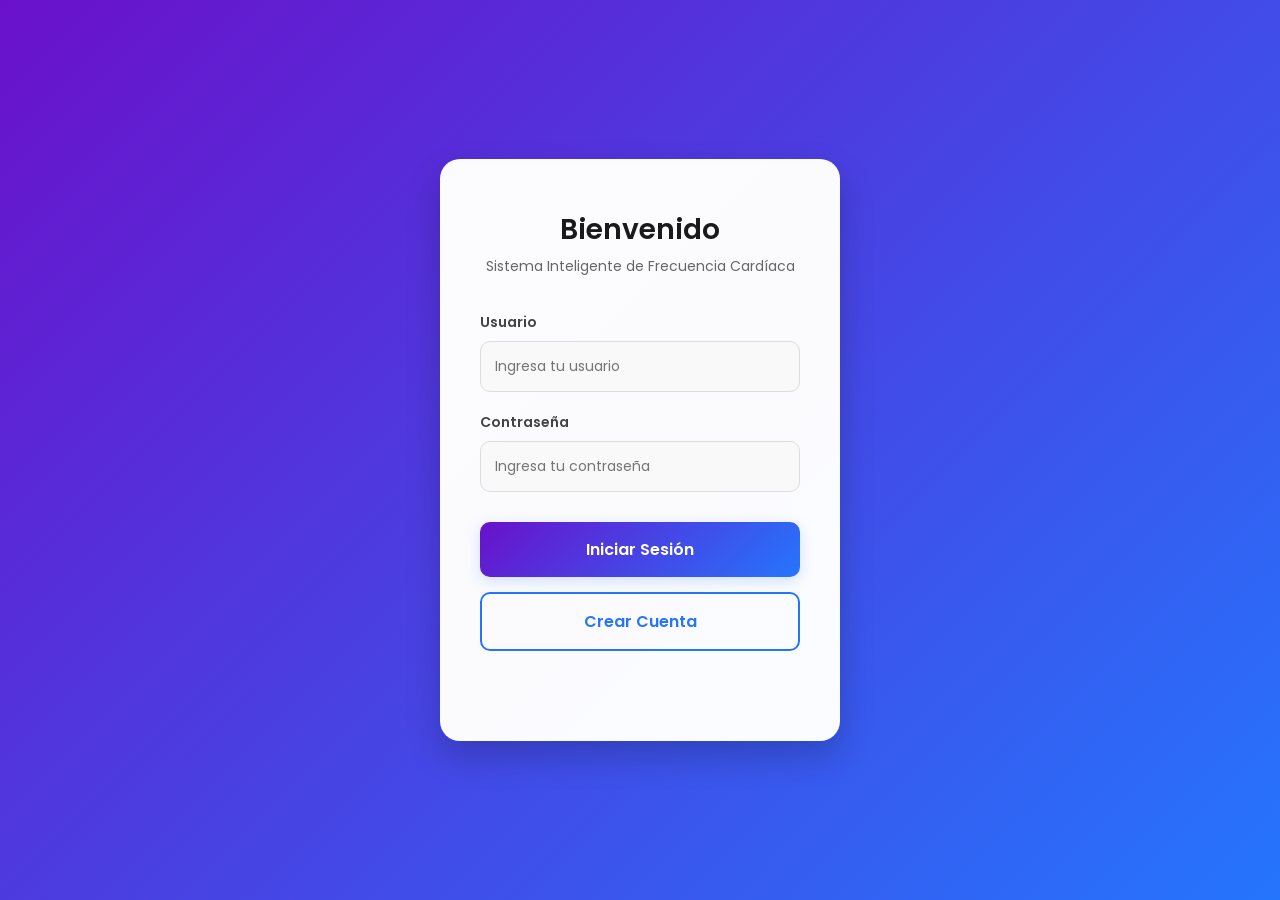
==== Frontend/HTML/login.html @ 4cf7467f "Implementación Frontend Se crea el Login, con html, js y css" ====
<!DOCTYPE html>
<html lang="es">
<head>
    <meta charset="UTF-8">
    <meta name="viewport" content="width=device-width, initial-scale=1.0">
    <title>Inicio de Sesión - Frecuencia Cardíaca</title>
    <link href="https://fonts.googleapis.com/css2?family=Poppins:wght@300;400;600&display=swap" rel="stylesheet">
    <!-- Sale de la carpeta HTML y entra a CSS -->
    <link rel="stylesheet" href="../CSS/login.css">
</head>
<body>

    <div class="login-container">
        <div class="login-header">
            <h2>Bienvenido</h2>
            <p>Sistema Inteligente de Frecuencia Cardíaca</p>
        </div>
        
        <form id="formularioLogin">
            <div class="form-group">
                <label for="username">Usuario</label>
                <input type="text" id="username" placeholder="Ingresa tu usuario" required>
            </div>
            
            <div class="form-group">
                <label for="password">Contraseña</label>
                <input type="password" id="password" placeholder="Ingresa tu contraseña" required>
            </div>
            
            <div class="botones">
                <button type="submit" class="btn-primario">Iniciar Sesión</button>
                <!-- Los HTML están juntos en la misma carpeta, se llaman directo -->
                <button type="button" class="btn-secundario" onclick="window.location.href='registro.html'">Crear Cuenta</button>
            </div>
        </form>

        <div id="mensaje"></div>
    </div>

    <!-- Sale de la carpeta HTML y entra a Js -->
    <script src="../Js/login.js"></script>
</body>
</html>
---- Frontend/CSS/login.css ----
/* login.css - Estilos exclusivos para la pantalla de inicio de sesión */
* { 
    margin: 0; 
    padding: 0; 
    box-sizing: border-box; 
}

body {
    font-family: 'Poppins', sans-serif;
    background: linear-gradient(135deg, #6a11cb 0%, #2575fc 100%);
    height: 100vh;
    display: flex;
    justify-content: center;
    align-items: center;
}

/* Tarjeta flotante central del login */
.login-container {
    background-color: rgba(255, 255, 255, 0.98);
    padding: 50px 40px;
    border-radius: 20px;
    box-shadow: 0 15px 35px rgba(0, 0, 0, 0.2);
    width: 100%;
    max-width: 400px;
}

.login-header {
    text-align: center;
    margin-bottom: 35px;
}

.login-header h2 {
    color: #1a1a1a;
    font-size: 28px;
    font-weight: 600;
    margin-bottom: 5px;
}

.login-header p {
    color: #666;
    font-size: 14px;
}

/* Campos de formulario específicos */
.form-group {
    margin-bottom: 20px;
    display: flex;
    flex-direction: column;
}

.form-group label {
    font-size: 14px;
    color: #444;
    margin-bottom: 8px;
    font-weight: 600;
}

.form-group input {
    padding: 14px;
    border: 1px solid #ddd;
    border-radius: 10px;
    font-size: 14px;
    font-family: 'Poppins', sans-serif;
    background-color: #f9f9f9;
    transition: all 0.3s ease;
}

.form-group input:focus {
    outline: none;
    border-color: #2575fc;
    background-color: #ffffff;
    box-shadow: 0 0 0 4px rgba(37, 117, 252, 0.1);
}

/* Botones del login */
.botones {
    margin-top: 30px;
    display: flex;
    flex-direction: column;
    gap: 15px;
}

.btn-primario {
    background: linear-gradient(135deg, #6a11cb 0%, #2575fc 100%);
    color: white;
    border: none;
    padding: 15px;
    border-radius: 10px;
    font-size: 16px;
    font-weight: 600;
    font-family: 'Poppins', sans-serif;
    cursor: pointer;
    width: 100%;
    box-shadow: 0 4px 15px rgba(37, 117, 252, 0.2);
    transition: all 0.3s ease;
}

.btn-primario:hover {
    transform: translateY(-2px);
    box-shadow: 0 8px 20px rgba(37, 117, 252, 0.4);
}

.btn-secundario {
    background: transparent;
    color: #2575fc;
    border: 2px solid #2575fc;
    padding: 15px;
    border-radius: 10px;
    font-size: 16px;
    font-weight: 600;
    font-family: 'Poppins', sans-serif;
    cursor: pointer;
    width: 100%;
    transition: all 0.3s ease;
}

.btn-secundario:hover {
    background: rgba(37, 117, 252, 0.05);
}

#mensaje {
    margin-top: 20px;
    text-align: center;
    font-weight: 600;
    font-size: 14px;
    min-height: 20px;
}
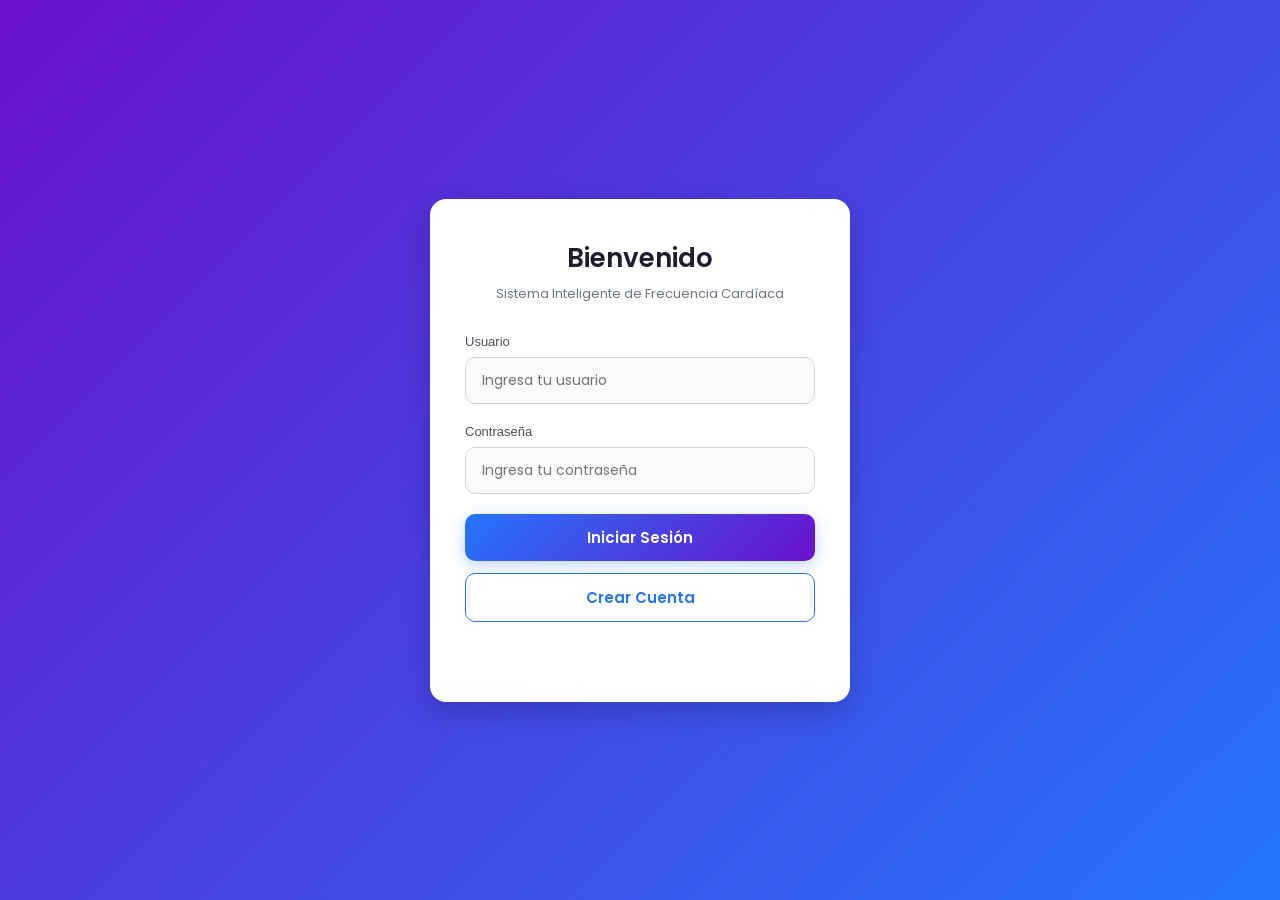
==== commit 8be59386: "Pantalla Registro Se agregan pantalla registro. -css -js -html" ====
--- a/Frontend/HTML/login.html
+++ b/Frontend/HTML/login.html
@@ -5,39 +5,36 @@
     <meta name="viewport" content="width=device-width, initial-scale=1.0">
     <title>Inicio de Sesión - Frecuencia Cardíaca</title>
     <link href="https://fonts.googleapis.com/css2?family=Poppins:wght@300;400;600&display=swap" rel="stylesheet">
-    <!-- Sale de la carpeta HTML y entra a CSS -->
     <link rel="stylesheet" href="../CSS/login.css">
 </head>
 <body>
-
-    <div class="login-container">
-        <div class="login-header">
-            <h2>Bienvenido</h2>
-            <p>Sistema Inteligente de Frecuencia Cardíaca</p>
-        </div>
-        
-        <form id="formularioLogin">
-            <div class="form-group">
-                <label for="username">Usuario</label>
-                <input type="text" id="username" placeholder="Ingresa tu usuario" required>
+    <div class="pantalla-centrada">
+        <div class="tarjeta-glass">
+            <div class="login-header">
+                <h2>Bienvenido</h2>
+                <p>Sistema Inteligente de Frecuencia Cardíaca</p>
             </div>
             
-            <div class="form-group">
-                <label for="password">Contraseña</label>
-                <input type="password" id="password" placeholder="Ingresa tu contraseña" required>
-            </div>
-            
-            <div class="botones">
-                <button type="submit" class="btn-primario">Iniciar Sesión</button>
-                <!-- Los HTML están juntos en la misma carpeta, se llaman directo -->
-                <button type="button" class="btn-secundario" onclick="window.location.href='registro.html'">Crear Cuenta</button>
-            </div>
-        </form>
+            <form id="formularioLogin">
+                <div class="grupo-form">
+                    <label for="username">Usuario</label>
+                    <input type="text" id="username" placeholder="Ingresa tu usuario" required>
+                </div>
+                
+                <div class="grupo-form">
+                    <label for="password">Contraseña</label>
+                    <input type="password" id="password" placeholder="Ingresa tu contraseña" required>
+                </div>
+                
+                <div class="botones">
+                    <button type="submit" class="btn btn-primario">Iniciar Sesión</button>
+                    <button type="button" class="btn btn-secundario" onclick="window.location.href='registro.html'">Crear Cuenta</button>
+                </div>
+            </form>
 
-        <div id="mensaje"></div>
+            <div id="mensaje" class="alerta"></div>
+        </div>
     </div>
-
-    <!-- Sale de la carpeta HTML y entra a Js -->
     <script src="../Js/login.js"></script>
 </body>
 </html>
--- a/Frontend/CSS/login.css
+++ b/Frontend/CSS/login.css
@@ -1,127 +1,122 @@
-/* login.css - Estilos exclusivos para la pantalla de inicio de sesión */
-* { 
-    margin: 0; 
-    padding: 0; 
-    box-sizing: border-box; 
+* {
+    box-sizing: border-box;
+    margin: 0;
+    padding: 0;
+    font-family: 'Poppins', sans-serif;
 }
 
 body {
-    font-family: 'Poppins', sans-serif;
     background: linear-gradient(135deg, #6a11cb 0%, #2575fc 100%);
-    height: 100vh;
+    min-height: 100vh;
     display: flex;
+    align-items: center;
     justify-content: center;
-    align-items: center;
+    padding: 20px;
 }
 
-/* Tarjeta flotante central del login */
-.login-container {
-    background-color: rgba(255, 255, 255, 0.98);
-    padding: 50px 40px;
-    border-radius: 20px;
-    box-shadow: 0 15px 35px rgba(0, 0, 0, 0.2);
+.pantalla-centrada {
     width: 100%;
-    max-width: 400px;
+    max-width: 420px;
+}
+
+.tarjeta-glass {
+    background: #ffffff;
+    padding: 40px 35px;
+    border-radius: 16px;
+    box-shadow: 0 10px 30px rgba(0, 0, 0, 0.2);
 }
 
 .login-header {
     text-align: center;
-    margin-bottom: 35px;
+    margin-bottom: 30px;
 }
 
 .login-header h2 {
-    color: #1a1a1a;
-    font-size: 28px;
+    font-size: 26px;
     font-weight: 600;
-    margin-bottom: 5px;
+    color: #1e1e2f;
+    margin-bottom: 6px;
 }
 
 .login-header p {
-    color: #666;
-    font-size: 14px;
+    font-size: 13px;
+    color: #6c757d;
 }
 
-/* Campos de formulario específicos */
-.form-group {
+.grupo-form {
     margin-bottom: 20px;
+}
+
+.grupo-form label {
+    display: block;
+    font-size: 13px;
+    font-weight: 500;
+    color: #495057;
+    margin-bottom: 8px;
+}
+
+.grupo-form input {
+    width: 100%;
+    padding: 12px 16px;
+    border-radius: 10px;
+    border: 1px solid #d1d5db;
+    background: #f8fafc;
+    font-size: 14px;
+    transition: all 0.2s ease;
+}
+
+.grupo-form input:focus {
+    border-color: #2575fc;
+    outline: none;
+    box-shadow: 0 0 0 3px rgba(37, 117, 252, 0.15);
+    background: #ffffff;
+}
+
+/* Botones */
+.botones {
+    margin-top: 10px;
     display: flex;
     flex-direction: column;
+    gap: 12px;
 }
 
-.form-group label {
-    font-size: 14px;
-    color: #444;
-    margin-bottom: 8px;
+.btn {
+    width: 100%;
+    padding: 12px;
+    border-radius: 10px;
     font-weight: 600;
-}
-
-.form-group input {
-    padding: 14px;
-    border: 1px solid #ddd;
-    border-radius: 10px;
-    font-size: 14px;
-    font-family: 'Poppins', sans-serif;
-    background-color: #f9f9f9;
-    transition: all 0.3s ease;
-}
-
-.form-group input:focus {
-    outline: none;
-    border-color: #2575fc;
-    background-color: #ffffff;
-    box-shadow: 0 0 0 4px rgba(37, 117, 252, 0.1);
-}
-
-/* Botones del login */
-.botones {
-    margin-top: 30px;
-    display: flex;
-    flex-direction: column;
-    gap: 15px;
+    font-size: 15px;
+    cursor: pointer;
+    transition: all 0.2s ease;
+    border: none;
 }
 
 .btn-primario {
-    background: linear-gradient(135deg, #6a11cb 0%, #2575fc 100%);
+    background: linear-gradient(135deg, #2575fc 0%, #6a11cb 100%);
     color: white;
-    border: none;
-    padding: 15px;
-    border-radius: 10px;
-    font-size: 16px;
-    font-weight: 600;
-    font-family: 'Poppins', sans-serif;
-    cursor: pointer;
-    width: 100%;
-    box-shadow: 0 4px 15px rgba(37, 117, 252, 0.2);
-    transition: all 0.3s ease;
+    box-shadow: 0 4px 15px rgba(37, 117, 252, 0.3);
 }
 
 .btn-primario:hover {
-    transform: translateY(-2px);
-    box-shadow: 0 8px 20px rgba(37, 117, 252, 0.4);
+    opacity: 0.95;
+    transform: translateY(-1px);
 }
 
 .btn-secundario {
-    background: transparent;
+    background: #ffffff;
     color: #2575fc;
-    border: 2px solid #2575fc;
-    padding: 15px;
-    border-radius: 10px;
-    font-size: 16px;
-    font-weight: 600;
-    font-family: 'Poppins', sans-serif;
-    cursor: pointer;
-    width: 100%;
-    transition: all 0.3s ease;
+    border: 1px solid #2575fc;
 }
 
 .btn-secundario:hover {
-    background: rgba(37, 117, 252, 0.05);
+    background: #f0f4ff;
 }
 
-#mensaje {
+/* Mensajes de alerta / estado */
+.alerta {
     margin-top: 20px;
+    font-size: 13px;
     text-align: center;
-    font-weight: 600;
-    font-size: 14px;
+    font-weight: 500;
     min-height: 20px;
 }
